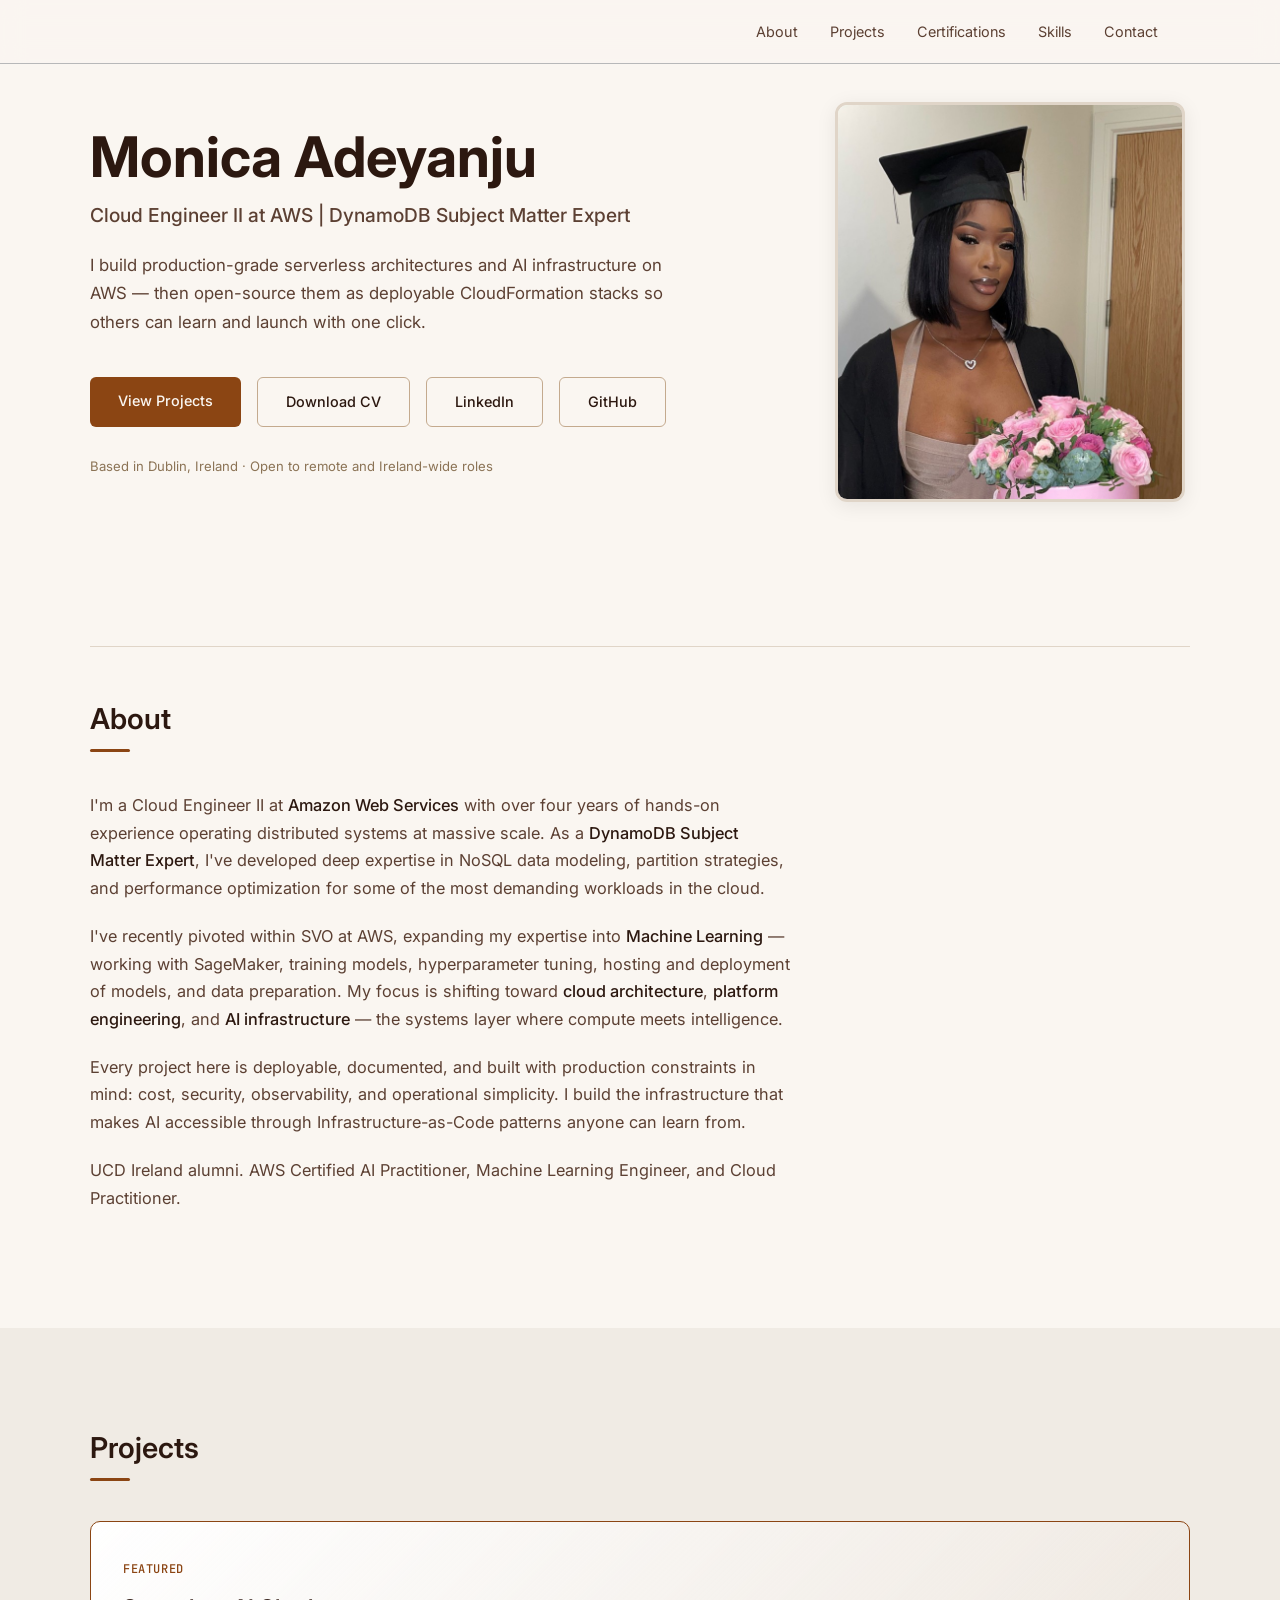
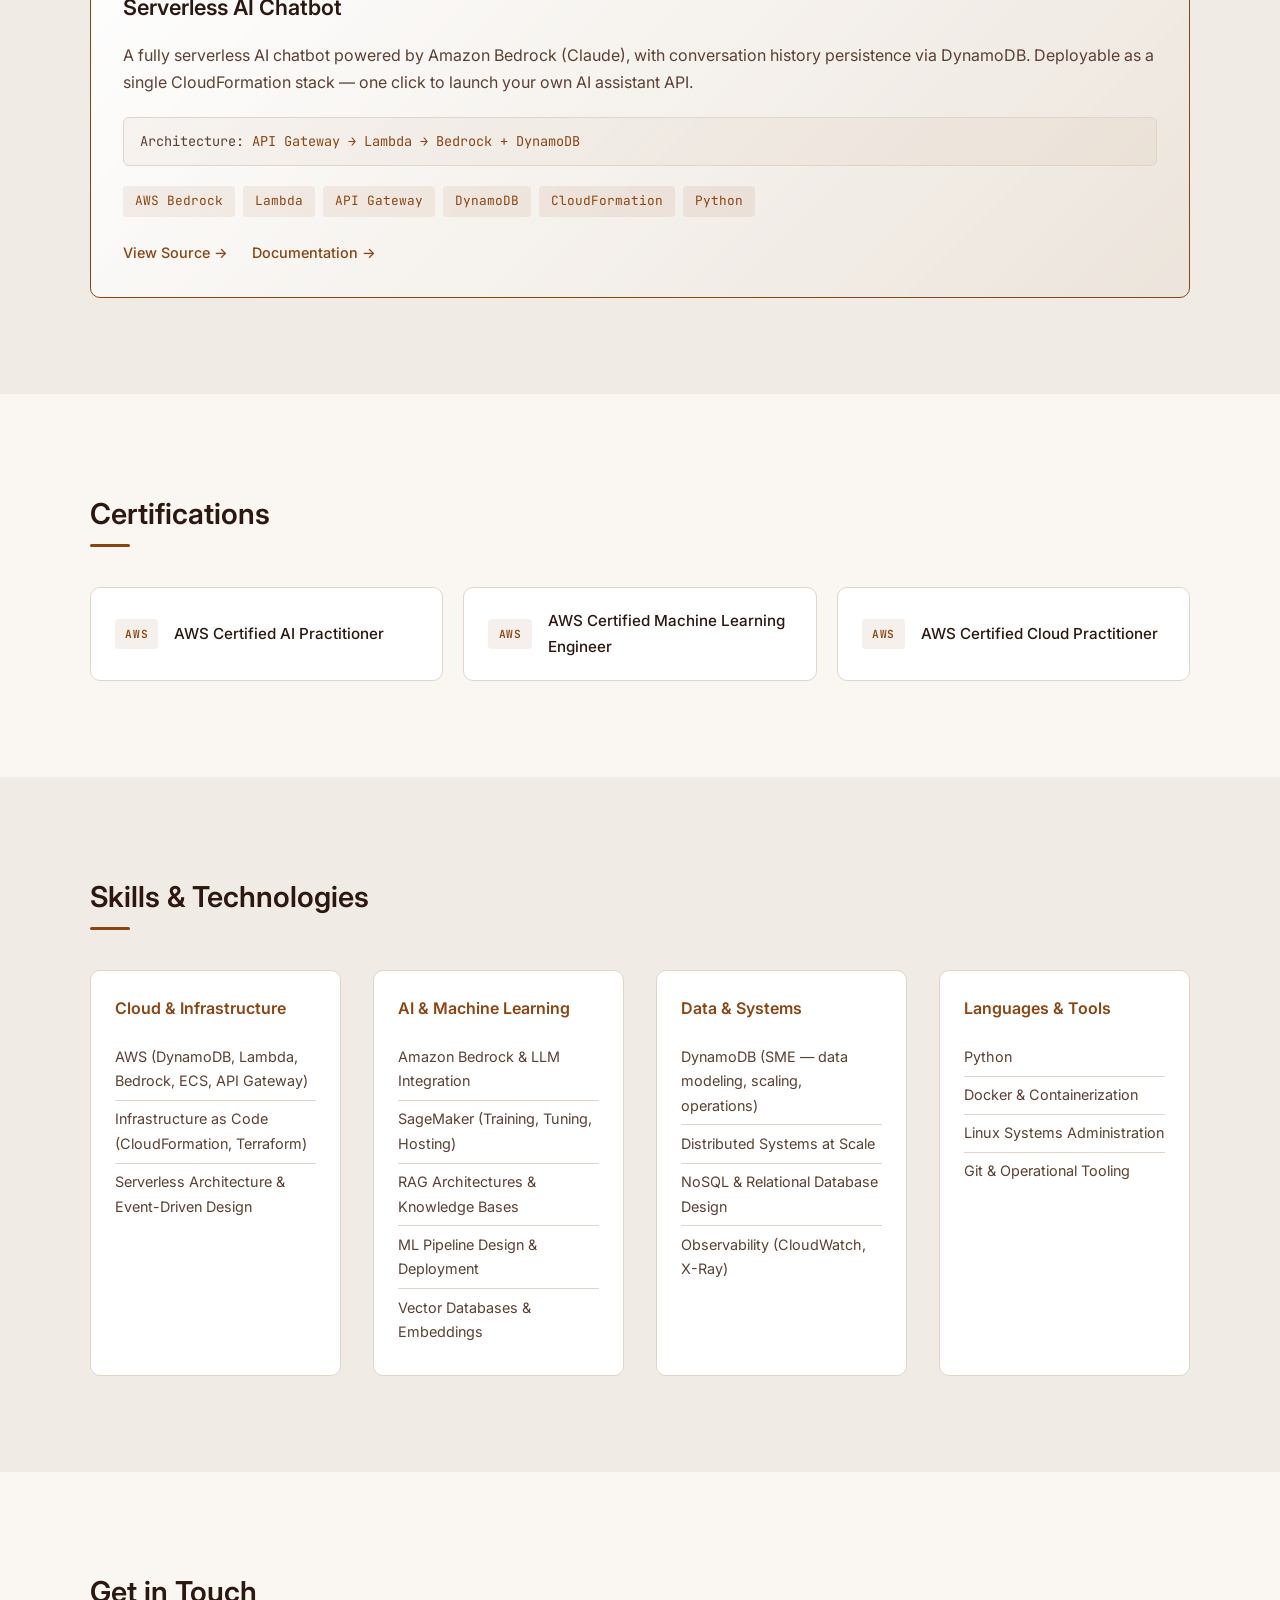
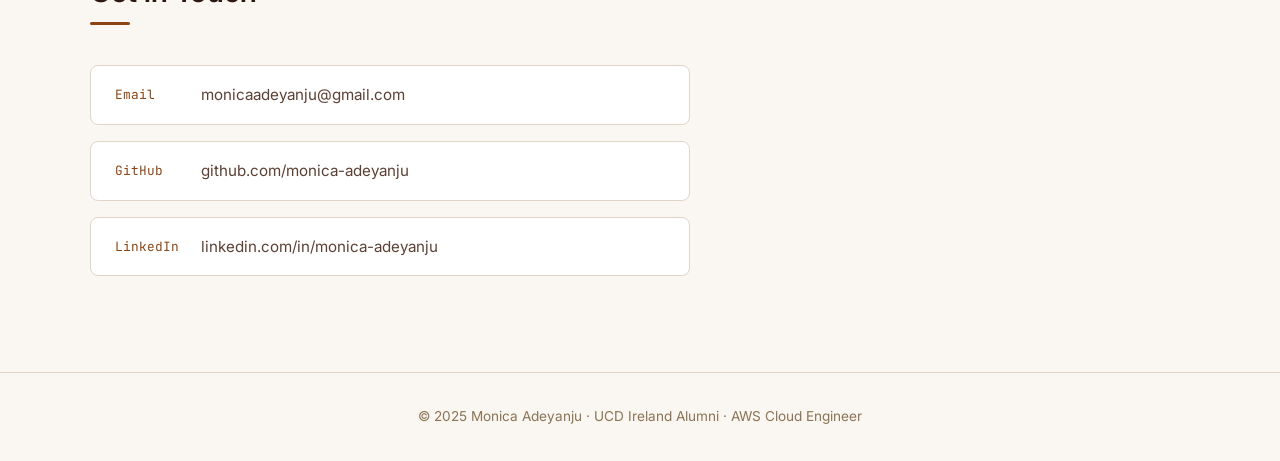
==== index.html @ fbce0ac2 "Initial portfolio site with AI chatbot project" ====
<!DOCTYPE html>
<html lang="en">
<head>
    <meta charset="UTF-8">
    <meta name="viewport" content="width=device-width, initial-scale=1.0">
    <title>Monica Adeyanju · Cloud Engineer II at AWS | DynamoDB Subject Matter Expert</title>
    <meta name="description" content="Cloud Engineer at AWS with 4+ years experience. DynamoDB Subject Matter Expert, AWS Certified AI Practitioner & ML Engineer. Building production-grade AI infrastructure and serverless systems.">
    
    <!-- Open Graph / LinkedIn / Social Sharing -->
    <meta property="og:type" content="website">
    <meta property="og:title" content="Monica Adeyanju · Cloud Engineer II at AWS">
    <meta property="og:description" content="DynamoDB Subject Matter Expert. 4+ years building production-grade serverless architectures and AI infrastructure on AWS.">
    <meta property="og:url" content="https://monica-adeyanju.github.io">
    <meta property="og:site_name" content="Monica Adeyanju">
    
    <!-- Twitter Card -->
    <meta name="twitter:card" content="summary">
    <meta name="twitter:title" content="Monica Adeyanju · Cloud Engineer II at AWS">
    <meta name="twitter:description" content="DynamoDB Subject Matter Expert. 4+ years building production-grade serverless architectures and AI infrastructure on AWS.">
    
    <!-- Favicon -->
    <link rel="icon" type="image/svg+xml" href="assets/favicon.svg">
    
    <link rel="stylesheet" href="assets/css/style.css">
    <link rel="preconnect" href="https://fonts.googleapis.com">
    <link rel="preconnect" href="https://fonts.gstatic.com" crossorigin>
    <link href="https://fonts.googleapis.com/css2?family=Inter:wght@300;400;500;600;700&family=JetBrains+Mono:wght@400;500&display=swap" rel="stylesheet">
</head>
<body>
    <!-- ─── Navigation ────────────────────────────────────────────────── -->
    <nav class="nav">
        <div class="nav-inner">
            <a href="#" class="nav-logo"></a>
            <ul class="nav-links">
                <li><a href="#about">About</a></li>
                <li><a href="#projects">Projects</a></li>
                <li><a href="#certifications">Certifications</a></li>
                <li><a href="#skills">Skills</a></li>
                <li><a href="#contact">Contact</a></li>
            </ul>
        </div>
    </nav>

    <!-- ─── Hero Section ──────────────────────────────────────────────── -->
    <header class="hero">
        <div class="hero-content hero-grid">
            <div class="hero-text">
                <h1 class="hero-name">Monica Adeyanju</h1>
                <h2 class="hero-title">Cloud Engineer II at AWS | DynamoDB Subject Matter Expert</h2>
                <p class="hero-description">
                    I build production-grade serverless architectures and AI infrastructure
                    on AWS — then open-source them as deployable CloudFormation stacks so
                    others can learn and launch with one click.
                </p>
                <div class="hero-cta">
                    <a href="#projects" class="btn btn-primary">View Projects</a>
                    <a href="assets/Monica_Adeyanju_CV.pdf" class="btn btn-secondary" download>Download CV</a>
                    <a href="https://www.linkedin.com/in/monica-adeyanju/" class="btn btn-secondary" target="_blank" rel="noopener">LinkedIn</a>
                    <a href="https://github.com/monica-adeyanju" class="btn btn-secondary" target="_blank" rel="noopener">GitHub</a>
                </div>
                <p class="hero-location">Based in Dublin, Ireland · Open to remote and Ireland-wide roles</p>
            </div>
            <div class="hero-image">
                <img src="assets/images/1671750467649.jpeg" alt="Monica Adeyanju" />
            </div>
        </div>
    </header>

    <!-- ─── About Section ─────────────────────────────────────────────── -->
    <section id="about" class="section">
        <hr class="section-divider">
        <div class="container">
            <h2 class="section-title">About</h2>
            <div class="about-content">
                    <p>
                        I'm a Cloud Engineer II at <strong>Amazon Web Services</strong> with over four years
                        of hands-on experience operating distributed systems at massive scale. As a
                        <strong>DynamoDB Subject Matter Expert</strong>, I've developed deep expertise in
                        NoSQL data modeling, partition strategies, and performance optimization for
                        some of the most demanding workloads in the cloud.
                    </p>
                    <p>
                        I've recently pivoted within SVO at AWS, expanding my expertise into
                        <strong>Machine Learning</strong> — working with SageMaker, training models,
                        hyperparameter tuning, hosting and deployment of models, and data preparation.
                        My focus is shifting toward <strong>cloud architecture</strong>, <strong>platform
                        engineering</strong>, and <strong>AI infrastructure</strong> — the systems layer
                        where compute meets intelligence.
                    </p>
                    <p>
                        Every project here is deployable, documented, and built with production constraints
                        in mind: cost, security, observability, and operational simplicity. I build the
                        infrastructure that makes AI accessible through Infrastructure-as-Code patterns
                        anyone can learn from.
                    </p>
                    <p>
                        UCD Ireland alumni. AWS Certified AI Practitioner, Machine Learning Engineer,
                        and Cloud Practitioner.
                    </p>
            </div>
        </div>
    </section>

    <!-- ─── Projects Section ──────────────────────────────────────────── -->
    <section id="projects" class="section section-alt">
        <div class="container">
            <h2 class="section-title">Projects</h2>
            <div class="projects-grid">

                <!-- Project: AI Chatbot -->
                <article class="project-card featured">
                    <div class="project-header">
                        <span class="project-label">Featured</span>
                        <h3 class="project-name">Serverless AI Chatbot</h3>
                    </div>
                    <p class="project-description">
                        A fully serverless AI chatbot powered by Amazon Bedrock (Claude),
                        with conversation history persistence via DynamoDB. Deployable as a
                        single CloudFormation stack — one click to launch your own AI assistant API.
                    </p>
                    <div class="project-architecture">
                        <span class="arch-label">Architecture:</span>
                        <span class="arch-flow">API Gateway → Lambda → Bedrock + DynamoDB</span>
                    </div>
                    <ul class="project-tech">
                        <li>AWS Bedrock</li>
                        <li>Lambda</li>
                        <li>API Gateway</li>
                        <li>DynamoDB</li>
                        <li>CloudFormation</li>
                        <li>Python</li>
                    </ul>
                    <div class="project-links">
                        <a href="https://github.com/monica-adeyanju/monica-adeyanju.github.io/tree/main/projects/ai-chatbot" class="project-link" target="_blank" rel="noopener">
                            View Source →
                        </a>
                        <a href="projects/ai-chatbot/README.md" class="project-link">
                            Documentation →
                        </a>
                    </div>
                </article>

            </div>
        </div>
    </section>

    <!-- ─── Certifications Section ────────────────────────────────────── -->
    <section id="certifications" class="section">
        <div class="container">
            <h2 class="section-title">Certifications</h2>
            <div class="certs-grid">
                <div class="cert-card">
                    <span class="cert-badge">AWS</span>
                    <h3 class="cert-name">AWS Certified AI Practitioner</h3>
                </div>
                <div class="cert-card">
                    <span class="cert-badge">AWS</span>
                    <h3 class="cert-name">AWS Certified Machine Learning Engineer</h3>
                </div>
                <div class="cert-card">
                    <span class="cert-badge">AWS</span>
                    <h3 class="cert-name">AWS Certified Cloud Practitioner</h3>
                </div>
            </div>
        </div>
    </section>

    <!-- ─── Skills Section ────────────────────────────────────────────── -->
    <section id="skills" class="section section-alt">
        <div class="container">
            <h2 class="section-title">Skills & Technologies</h2>
            <div class="skills-grid">
                <div class="skill-group">
                    <h3 class="skill-group-title">Cloud & Infrastructure</h3>
                    <ul class="skill-list">
                        <li>AWS (DynamoDB, Lambda, Bedrock, ECS, API Gateway)</li>
                        <li>Infrastructure as Code (CloudFormation, Terraform)</li>
                        <li>Serverless Architecture & Event-Driven Design</li>
                    </ul>
                </div>
                <div class="skill-group">
                    <h3 class="skill-group-title">AI & Machine Learning</h3>
                    <ul class="skill-list">
                        <li>Amazon Bedrock & LLM Integration</li>
                        <li>SageMaker (Training, Tuning, Hosting)</li>
                        <li>RAG Architectures & Knowledge Bases</li>
                        <li>ML Pipeline Design & Deployment</li>
                        <li>Vector Databases & Embeddings</li>
                    </ul>
                </div>
                <div class="skill-group">
                    <h3 class="skill-group-title">Data & Systems</h3>
                    <ul class="skill-list">
                        <li>DynamoDB (SME — data modeling, scaling, operations)</li>
                        <li>Distributed Systems at Scale</li>
                        <li>NoSQL & Relational Database Design</li>
                        <li>Observability (CloudWatch, X-Ray)</li>
                    </ul>
                </div>
                <div class="skill-group">
                    <h3 class="skill-group-title">Languages & Tools</h3>
                    <ul class="skill-list">
                        <li>Python</li>
                        <li>Docker & Containerization</li>
                        <li>Linux Systems Administration</li>
                        <li>Git & Operational Tooling</li>
                    </ul>
                </div>
            </div>
        </div>
    </section>

    <!-- ─── Contact Section ───────────────────────────────────────────── -->
    <section id="contact" class="section">
        <div class="container">
            <h2 class="section-title">Get in Touch</h2>
            <div class="contact-content">
                <div class="contact-links">
                    <a href="mailto:monicaadeyanju@gmail.com" class="contact-link">
                        <span class="contact-label">Email</span>
                        <span class="contact-value">monicaadeyanju@gmail.com</span>
                    </a>
                    <a href="https://github.com/monica-adeyanju" class="contact-link" target="_blank" rel="noopener">
                        <span class="contact-label">GitHub</span>
                        <span class="contact-value">github.com/monica-adeyanju</span>
                    </a>
                    <a href="https://www.linkedin.com/in/monica-adeyanju/" class="contact-link" target="_blank" rel="noopener">
                        <span class="contact-label">LinkedIn</span>
                        <span class="contact-value">linkedin.com/in/monica-adeyanju</span>
                    </a>
                </div>
            </div>
        </div>
    </section>

    <!-- ─── Footer ────────────────────────────────────────────────────── -->
    <footer class="footer">
        <div class="container">
            <p>&copy; 2025 Monica Adeyanju · UCD Ireland Alumni · AWS Cloud Engineer</p>
        </div>
    </footer>

    <script src="assets/js/main.js"></script>
</body>
</html>
---- assets/css/style.css ----
/* ─── CSS Variables & Reset ───────────────────────────────────────────────── */
:root {
    --bg-primary: #faf6f1;
    --bg-secondary: #f0ebe4;
    --bg-card: #ffffff;
    --bg-card-hover: #fdfcfa;
    --text-primary: #2c1810;
    --text-secondary: #5c4033;
    --text-muted: #8b7355;
    --accent: #8b4513;
    --accent-hover: #a0522d;
    --accent-dim: rgba(139, 69, 19, 0.08);
    --border: #e0d5c8;
    --border-hover: #c4aa8e;
    --font-sans: 'Inter', -apple-system, BlinkMacSystemFont, sans-serif;
    --font-mono: 'JetBrains Mono', 'Fira Code', monospace;
    --max-width: 1100px;
    --nav-height: 64px;
}

*, *::before, *::after {
    margin: 0;
    padding: 0;
    box-sizing: border-box;
}

html {
    scroll-behavior: smooth;
    scroll-padding-top: var(--nav-height);
}

body {
    font-family: var(--font-sans);
    background-color: var(--bg-primary);
    color: var(--text-primary);
    line-height: 1.7;
    font-size: 16px;
    -webkit-font-smoothing: antialiased;
}

a {
    color: var(--accent);
    text-decoration: none;
    transition: color 0.2s ease;
}

a:hover {
    color: var(--accent-hover);
}

/* ─── Navigation ─────────────────────────────────────────────────────────── */
.nav {
    position: fixed;
    top: 0;
    left: 0;
    right: 0;
    height: var(--nav-height);
    background: rgba(250, 246, 241, 0.9);
    backdrop-filter: blur(12px);
    border-bottom: 1px solid var(--border);
    z-index: 1000;
}

.nav-inner {
    max-width: var(--max-width);
    margin: 0 auto;
    padding: 0 2rem;
    height: 100%;
    display: flex;
    align-items: center;
    justify-content: space-between;
}

.nav-logo {
    font-family: var(--font-mono);
    font-size: 0.95rem;
    font-weight: 500;
    color: var(--text-primary);
}

.nav-logo:hover {
    color: var(--accent);
}

.nav-links {
    list-style: none;
    display: flex;
    gap: 2rem;
}

.nav-links a {
    color: var(--text-secondary);
    font-size: 0.9rem;
    font-weight: 400;
    transition: color 0.2s ease;
}

.nav-links a:hover {
    color: var(--text-primary);
}

/* ─── Hero Section ───────────────────────────────────────────────────────── */
.hero {
    min-height: auto;
    display: flex;
    align-items: center;
    padding: 0 2rem;
    padding-top: calc(var(--nav-height) + 38px);
    padding-bottom: 3rem;
}

.hero-content {
    max-width: var(--max-width);
    margin: 0 auto;
    width: 100%;
}

.hero-grid {
    display: grid;
    grid-template-columns: 1fr 360px;
    gap: 3rem;
    align-items: center;
}

.hero-text {
    /* text stays left */
}

.hero-image {
    display: flex;
    justify-content: center;
}

.hero-image img {
    width: 350px;
    height: 400px;
    object-fit: cover;
    border-radius: 12px;
    border: 3px solid var(--border);
    box-shadow: 0 4px 20px rgba(0, 0, 0, 0.08);
}

.hero-name {
    font-size: clamp(2.5rem, 5vw, 3.5rem);
    font-weight: 700;
    color: var(--text-primary);
    line-height: 1.1;
    margin-bottom: 0.75rem;
}

.hero-title {
    font-size: clamp(1rem, 2vw, 1.2rem);
    font-weight: 500;
    color: var(--text-secondary);
    margin-bottom: 1.25rem;
    line-height: 1.6;
}

.hero-description {
    max-width: 600px;
    color: var(--text-secondary);
    font-size: 1.05rem;
    line-height: 1.7;
    margin-bottom: 2.5rem;
}

.hero-cta {
    display: flex;
    gap: 1rem;
    flex-wrap: wrap;
}

.hero-location {
    margin-top: 1.75rem;
    font-size: 0.82rem;
    color: var(--text-muted);
}

/* ─── Buttons ────────────────────────────────────────────────────────────── */
.btn {
    display: inline-block;
    padding: 0.75rem 1.75rem;
    border-radius: 6px;
    font-size: 0.9rem;
    font-weight: 500;
    transition: all 0.2s ease;
    cursor: pointer;
}

.btn-primary {
    background: var(--accent);
    color: var(--bg-primary);
}

.btn-primary:hover {
    background: var(--accent-hover);
    color: var(--bg-primary);
    transform: translateY(-1px);
}

.btn-secondary {
    border: 1px solid var(--border-hover);
    color: var(--text-primary);
    background: transparent;
}

.btn-secondary:hover {
    border-color: var(--accent);
    color: var(--accent);
    transform: translateY(-1px);
}

/* ─── Sections ───────────────────────────────────────────────────────────── */
.section {
    padding: 6rem 2rem;
}

.section-alt {
    background: var(--bg-secondary);
}

.container {
    max-width: var(--max-width);
    margin: 0 auto;
}

.section-title {
    font-size: 1.8rem;
    font-weight: 600;
    margin-bottom: 3rem;
    color: var(--text-primary);
    position: relative;
    display: inline-block;
}

.section-title::after {
    content: '';
    position: absolute;
    bottom: -8px;
    left: 0;
    width: 40px;
    height: 3px;
    background: var(--accent);
    border-radius: 2px;
}

/* ─── Section Divider ─────────────────────────────────────────────────────── */
.section-divider {
    border: none;
    height: 1px;
    background: var(--border);
    max-width: var(--max-width);
    margin: 0 auto 3rem auto;
}

/* ─── About Section ──────────────────────────────────────────────────────── */
.about-grid {
    display: grid;
    grid-template-columns: 1fr 300px;
    gap: 3rem;
    align-items: start;
}

.about-content {
    max-width: 700px;
}

.about-content p {
    color: var(--text-secondary);
    margin-bottom: 1.25rem;
    font-size: 1.02rem;
}

.about-content strong {
    color: var(--text-primary);
    font-weight: 500;
}

.about-image {
    display: flex;
    justify-content: center;
}

.about-image img {
    width: 280px;
    height: 320px;
    object-fit: cover;
    border-radius: 12px;
    border: 3px solid var(--border);
    box-shadow: 0 4px 20px rgba(0, 0, 0, 0.08);
}

/* ─── Projects Section ───────────────────────────────────────────────────── */
.projects-grid {
    display: grid;
    grid-template-columns: 1fr;
    gap: 1.5rem;
}

.project-card {
    background: var(--bg-card);
    border: 1px solid var(--border);
    border-radius: 10px;
    padding: 2rem;
    transition: all 0.25s ease;
}

.project-card:hover {
    background: var(--bg-card-hover);
    border-color: var(--border-hover);
    transform: translateY(-2px);
}

.project-card.featured {
    border-color: var(--accent);
    border-width: 1px;
    background: linear-gradient(135deg, var(--bg-card) 0%, rgba(139, 69, 19, 0.04) 100%);
}

.project-header {
    margin-bottom: 1rem;
}

.project-label {
    font-family: var(--font-mono);
    font-size: 0.75rem;
    text-transform: uppercase;
    letter-spacing: 0.05em;
    color: var(--accent);
    font-weight: 500;
}

.project-name {
    font-size: 1.35rem;
    font-weight: 600;
    color: var(--text-primary);
    margin-top: 0.5rem;
}

.project-description {
    color: var(--text-secondary);
    margin-bottom: 1.25rem;
    line-height: 1.7;
}

.project-architecture {
    font-family: var(--font-mono);
    font-size: 0.85rem;
    color: var(--text-muted);
    margin-bottom: 1.25rem;
    padding: 0.75rem 1rem;
    background: rgba(139, 69, 19, 0.04);
    border-radius: 6px;
    border: 1px solid var(--border);
}

.arch-label {
    color: var(--text-secondary);
}

.arch-flow {
    color: var(--accent);
}

.project-tech {
    list-style: none;
    display: flex;
    flex-wrap: wrap;
    gap: 0.5rem;
    margin-bottom: 1.5rem;
}

.project-tech li {
    font-size: 0.8rem;
    padding: 0.3rem 0.75rem;
    background: var(--accent-dim);
    color: var(--accent);
    border-radius: 4px;
    font-family: var(--font-mono);
}

.project-links {
    display: flex;
    gap: 1.5rem;
}

.project-link {
    font-size: 0.9rem;
    font-weight: 500;
}

/* ─── Certifications Section ─────────────────────────────────────────────── */
.certs-grid {
    display: grid;
    grid-template-columns: repeat(auto-fit, minmax(280px, 1fr));
    gap: 1.25rem;
}

.cert-card {
    display: flex;
    align-items: center;
    gap: 1rem;
    padding: 1.25rem 1.5rem;
    background: var(--bg-card);
    border: 1px solid var(--border);
    border-radius: 10px;
    transition: all 0.2s ease;
}

.cert-card:hover {
    border-color: var(--border-hover);
    background: var(--bg-card-hover);
}

.cert-badge {
    font-family: var(--font-mono);
    font-size: 0.7rem;
    font-weight: 600;
    text-transform: uppercase;
    letter-spacing: 0.05em;
    padding: 0.35rem 0.65rem;
    background: var(--accent-dim);
    color: var(--accent);
    border-radius: 4px;
    white-space: nowrap;
}

.cert-name {
    font-size: 0.95rem;
    font-weight: 500;
    color: var(--text-primary);
}

/* ─── Skills Section ─────────────────────────────────────────────────────── */
.skills-grid {
    display: grid;
    grid-template-columns: repeat(auto-fit, minmax(250px, 1fr));
    gap: 2rem;
}

.skill-group {
    padding: 1.5rem;
    background: var(--bg-card);
    border: 1px solid var(--border);
    border-radius: 10px;
}

.skill-group-title {
    font-size: 1rem;
    font-weight: 600;
    color: var(--accent);
    margin-bottom: 1rem;
}

.skill-list {
    list-style: none;
}

.skill-list li {
    color: var(--text-secondary);
    font-size: 0.9rem;
    padding: 0.4rem 0;
    border-bottom: 1px solid var(--border);
}

.skill-list li:last-child {
    border-bottom: none;
}

/* ─── Contact Section ────────────────────────────────────────────────────── */
.contact-content {
    max-width: 600px;
}

.contact-content > p {
    color: var(--text-secondary);
    font-size: 1.05rem;
    margin-bottom: 2rem;
}

.contact-links {
    display: flex;
    flex-direction: column;
    gap: 1rem;
}

.contact-link {
    display: flex;
    align-items: center;
    gap: 1rem;
    padding: 1rem 1.5rem;
    background: var(--bg-card);
    border: 1px solid var(--border);
    border-radius: 8px;
    transition: all 0.2s ease;
}

.contact-link:hover {
    border-color: var(--accent);
    background: var(--bg-card-hover);
}

.contact-label {
    font-family: var(--font-mono);
    font-size: 0.8rem;
    color: var(--accent);
    min-width: 70px;
}

.contact-value {
    color: var(--text-secondary);
    font-size: 0.95rem;
}

.contact-link:hover .contact-value {
    color: var(--text-primary);
}

/* ─── Footer ─────────────────────────────────────────────────────────────── */
.footer {
    padding: 2rem;
    text-align: center;
    border-top: 1px solid var(--border);
}

.footer p {
    color: var(--text-muted);
    font-size: 0.85rem;
}

/* ─── Responsive ─────────────────────────────────────────────────────────── */
@media (max-width: 768px) {
    .nav-links {
        gap: 1.25rem;
    }

    .nav-links a {
        font-size: 0.82rem;
    }

    .hero {
        min-height: auto;
        padding-top: calc(var(--nav-height) + 4rem);
        padding-bottom: 4rem;
    }

    .hero-grid {
        grid-template-columns: 1fr;
    }

    .hero-image {
        order: -1;
    }

    .section {
        padding: 4rem 1.5rem;
    }

    .about-grid {
        grid-template-columns: 1fr;
    }

    .about-image {
        order: -1;
    }

    .skills-grid {
        grid-template-columns: 1fr;
    }

    .project-links {
        flex-direction: column;
        gap: 0.75rem;
    }
}

@media (max-width: 480px) {
    .nav-links {
        gap: 0.75rem;
    }

    .hero-cta {
        flex-direction: column;
    }

    .btn {
        text-align: center;
    }

    .contact-link {
        flex-direction: column;
        align-items: flex-start;
        gap: 0.25rem;
    }
}
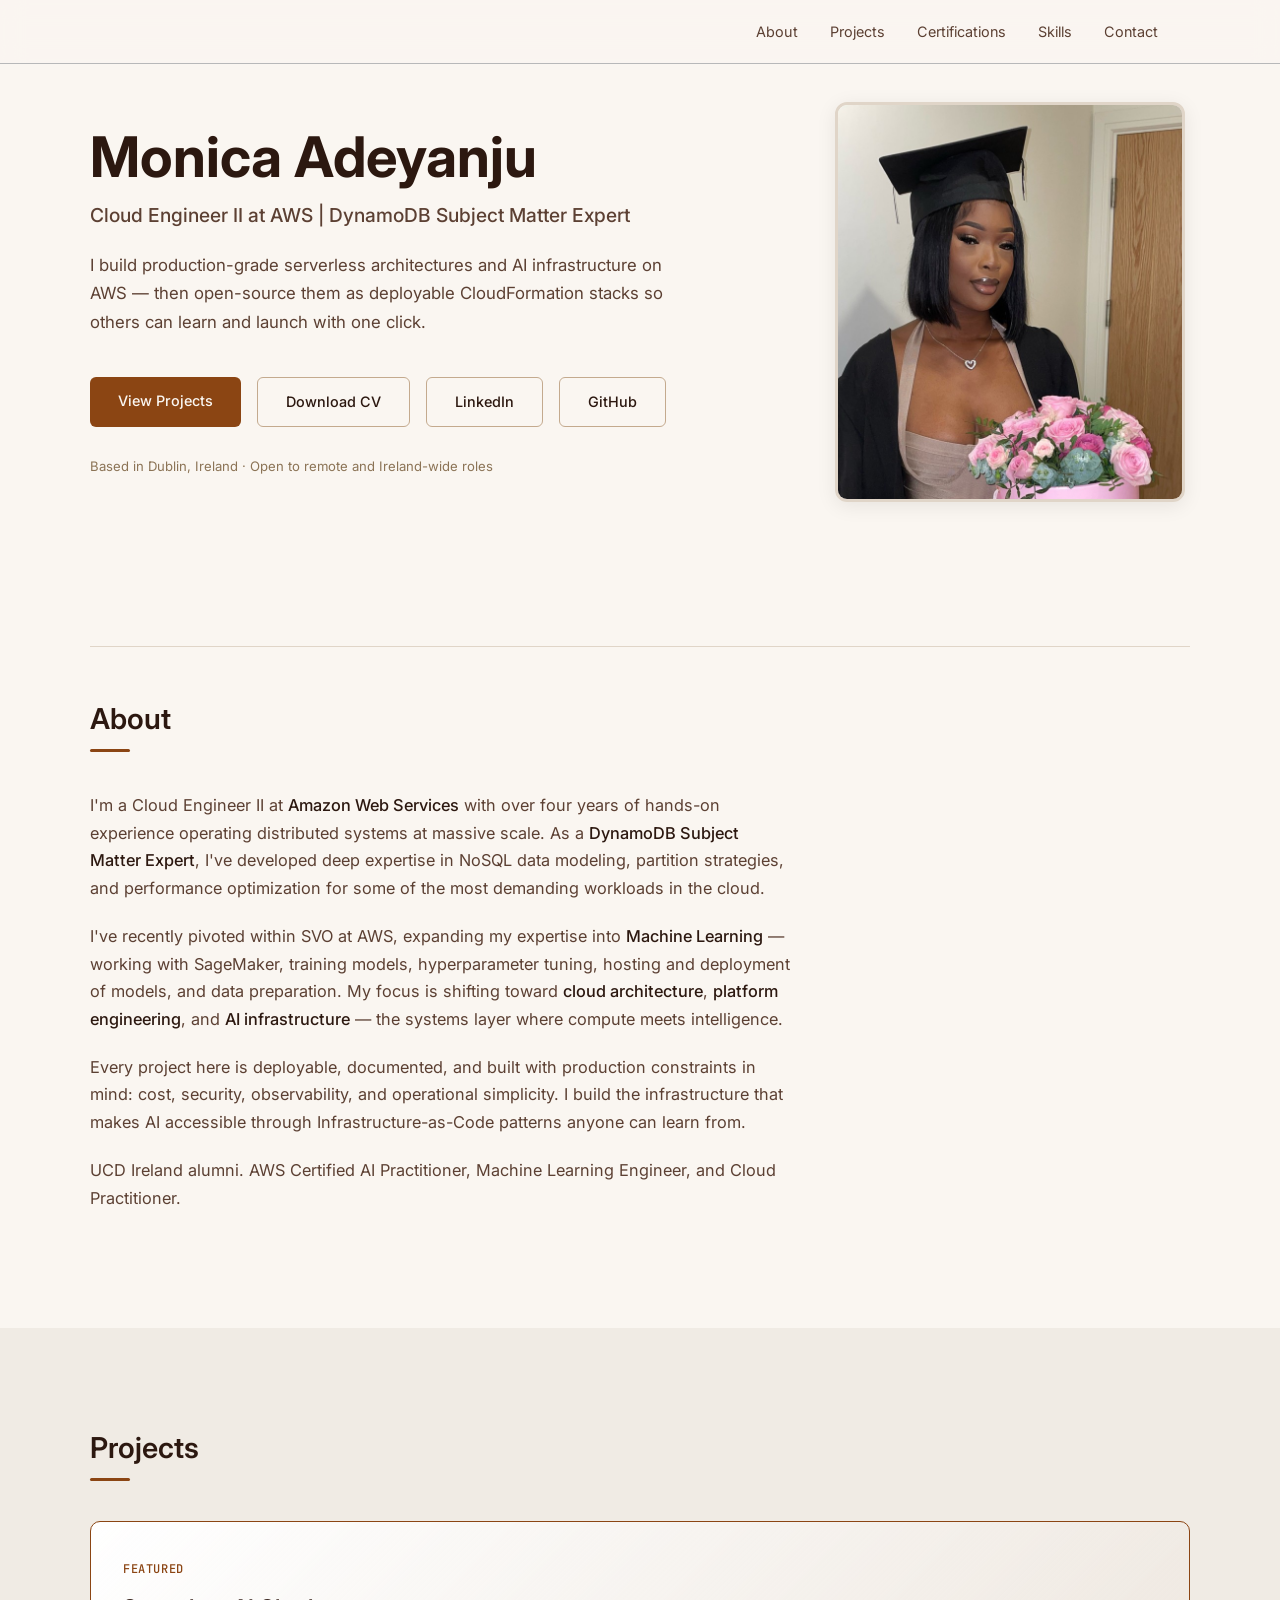
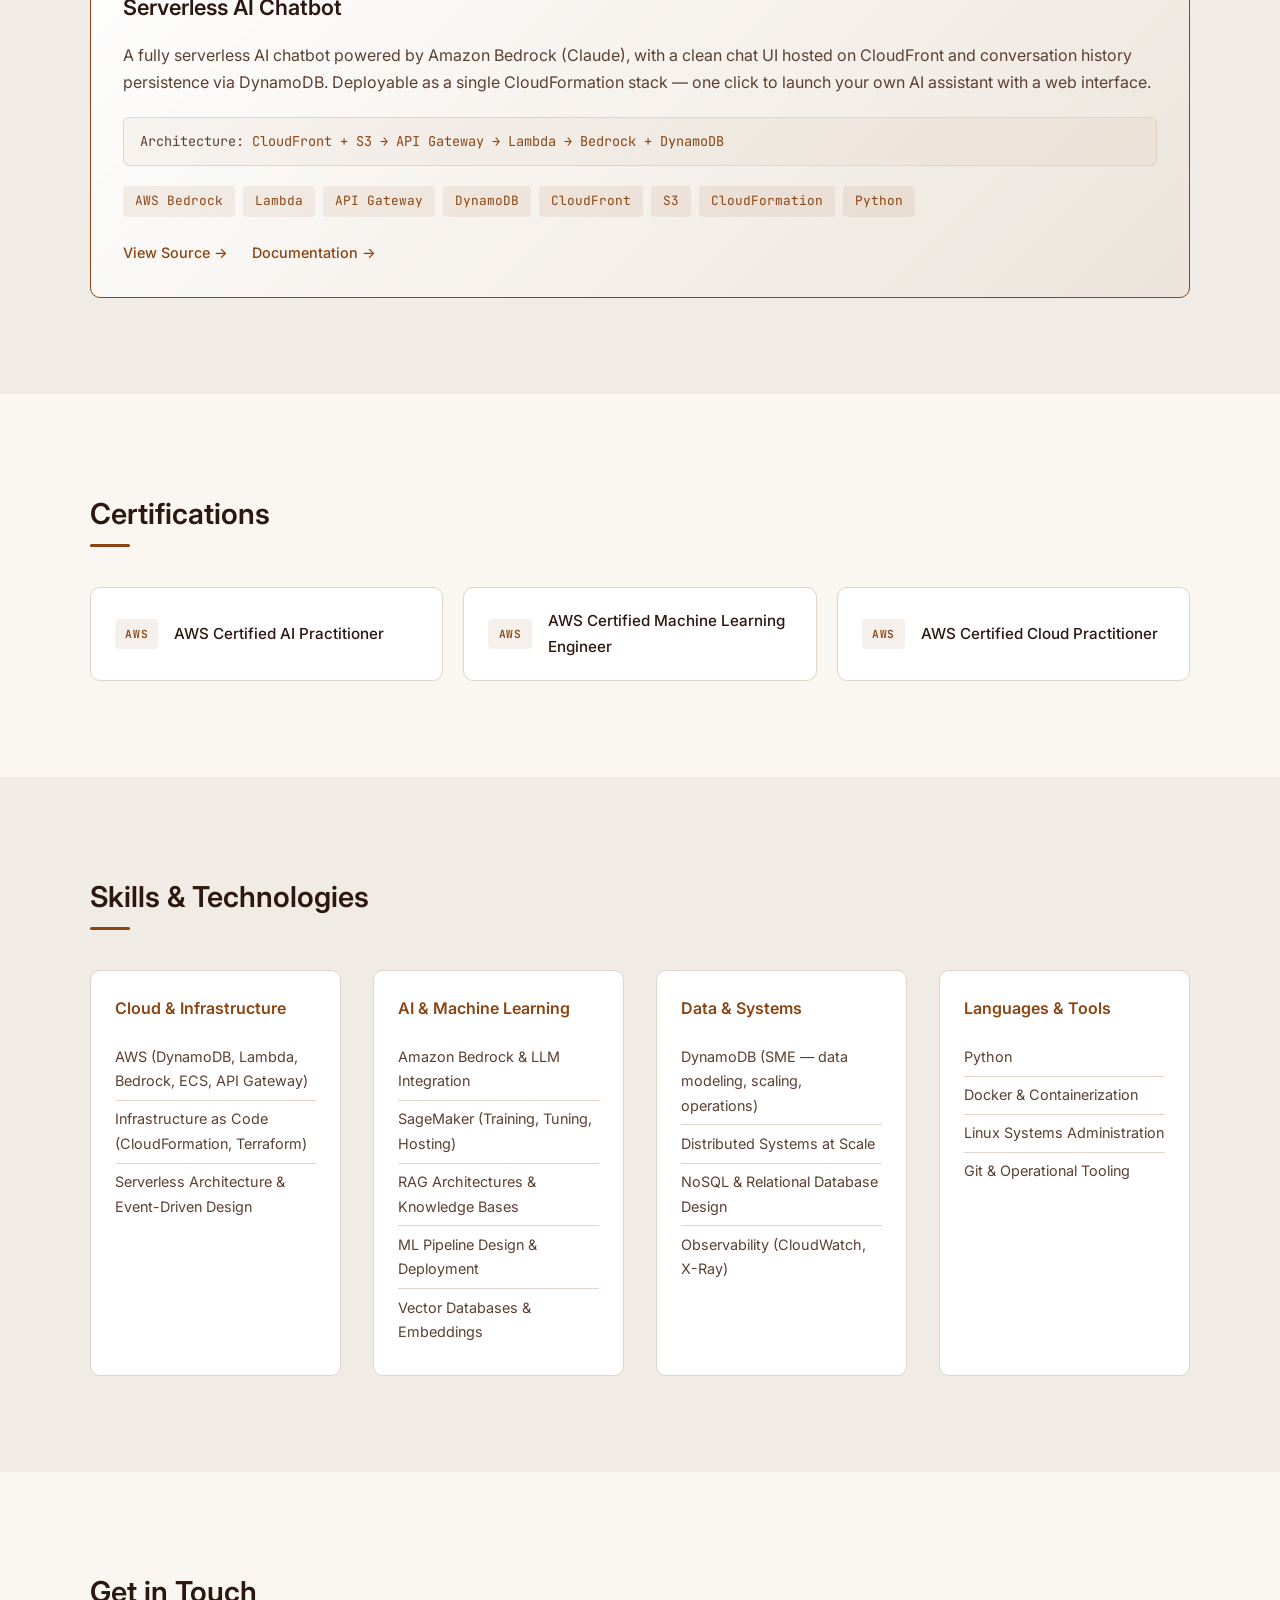
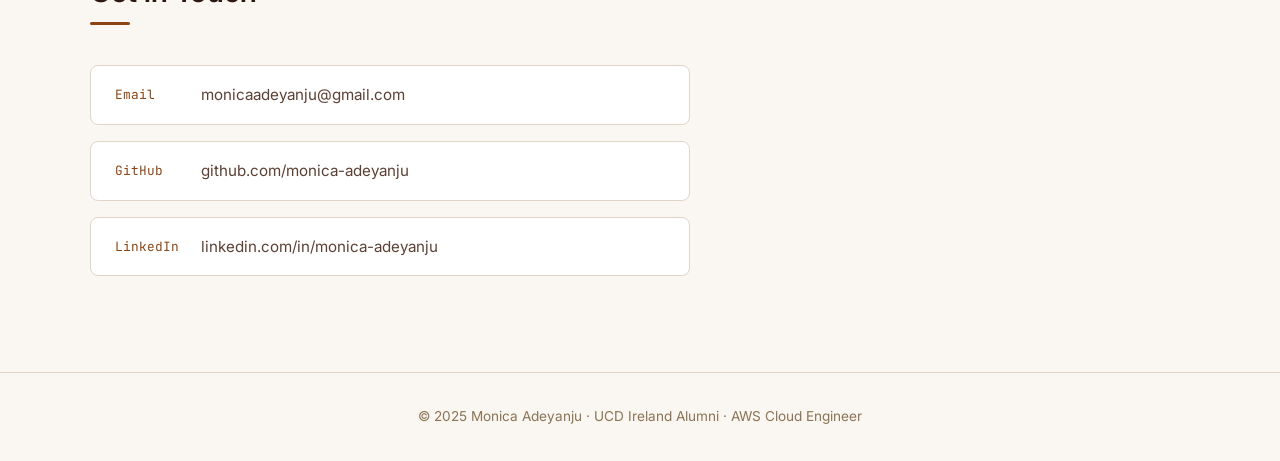
==== commit ba656f85: "Add chat UI frontend (S3+CloudFront), architecture diagram, fix comment" ====
--- a/index.html
+++ b/index.html
@@ -115,18 +115,21 @@
                     </div>
                     <p class="project-description">
                         A fully serverless AI chatbot powered by Amazon Bedrock (Claude),
-                        with conversation history persistence via DynamoDB. Deployable as a
-                        single CloudFormation stack — one click to launch your own AI assistant API.
+                        with a clean chat UI hosted on CloudFront and conversation history
+                        persistence via DynamoDB. Deployable as a single CloudFormation stack —
+                        one click to launch your own AI assistant with a web interface.
                     </p>
                     <div class="project-architecture">
                         <span class="arch-label">Architecture:</span>
-                        <span class="arch-flow">API Gateway → Lambda → Bedrock + DynamoDB</span>
+                        <span class="arch-flow">CloudFront + S3 → API Gateway → Lambda → Bedrock + DynamoDB</span>
                     </div>
                     <ul class="project-tech">
                         <li>AWS Bedrock</li>
                         <li>Lambda</li>
                         <li>API Gateway</li>
                         <li>DynamoDB</li>
+                        <li>CloudFront</li>
+                        <li>S3</li>
                         <li>CloudFormation</li>
                         <li>Python</li>
                     </ul>
@@ -134,7 +137,7 @@
                         <a href="https://github.com/monica-adeyanju/monica-adeyanju.github.io/tree/main/projects/ai-chatbot" class="project-link" target="_blank" rel="noopener">
                             View Source →
                         </a>
-                        <a href="projects/ai-chatbot/README.md" class="project-link">
+                        <a href="https://github.com/monica-adeyanju/monica-adeyanju.github.io/blob/main/projects/ai-chatbot/README.md" class="project-link" target="_blank" rel="noopener">
                             Documentation →
                         </a>
                     </div>
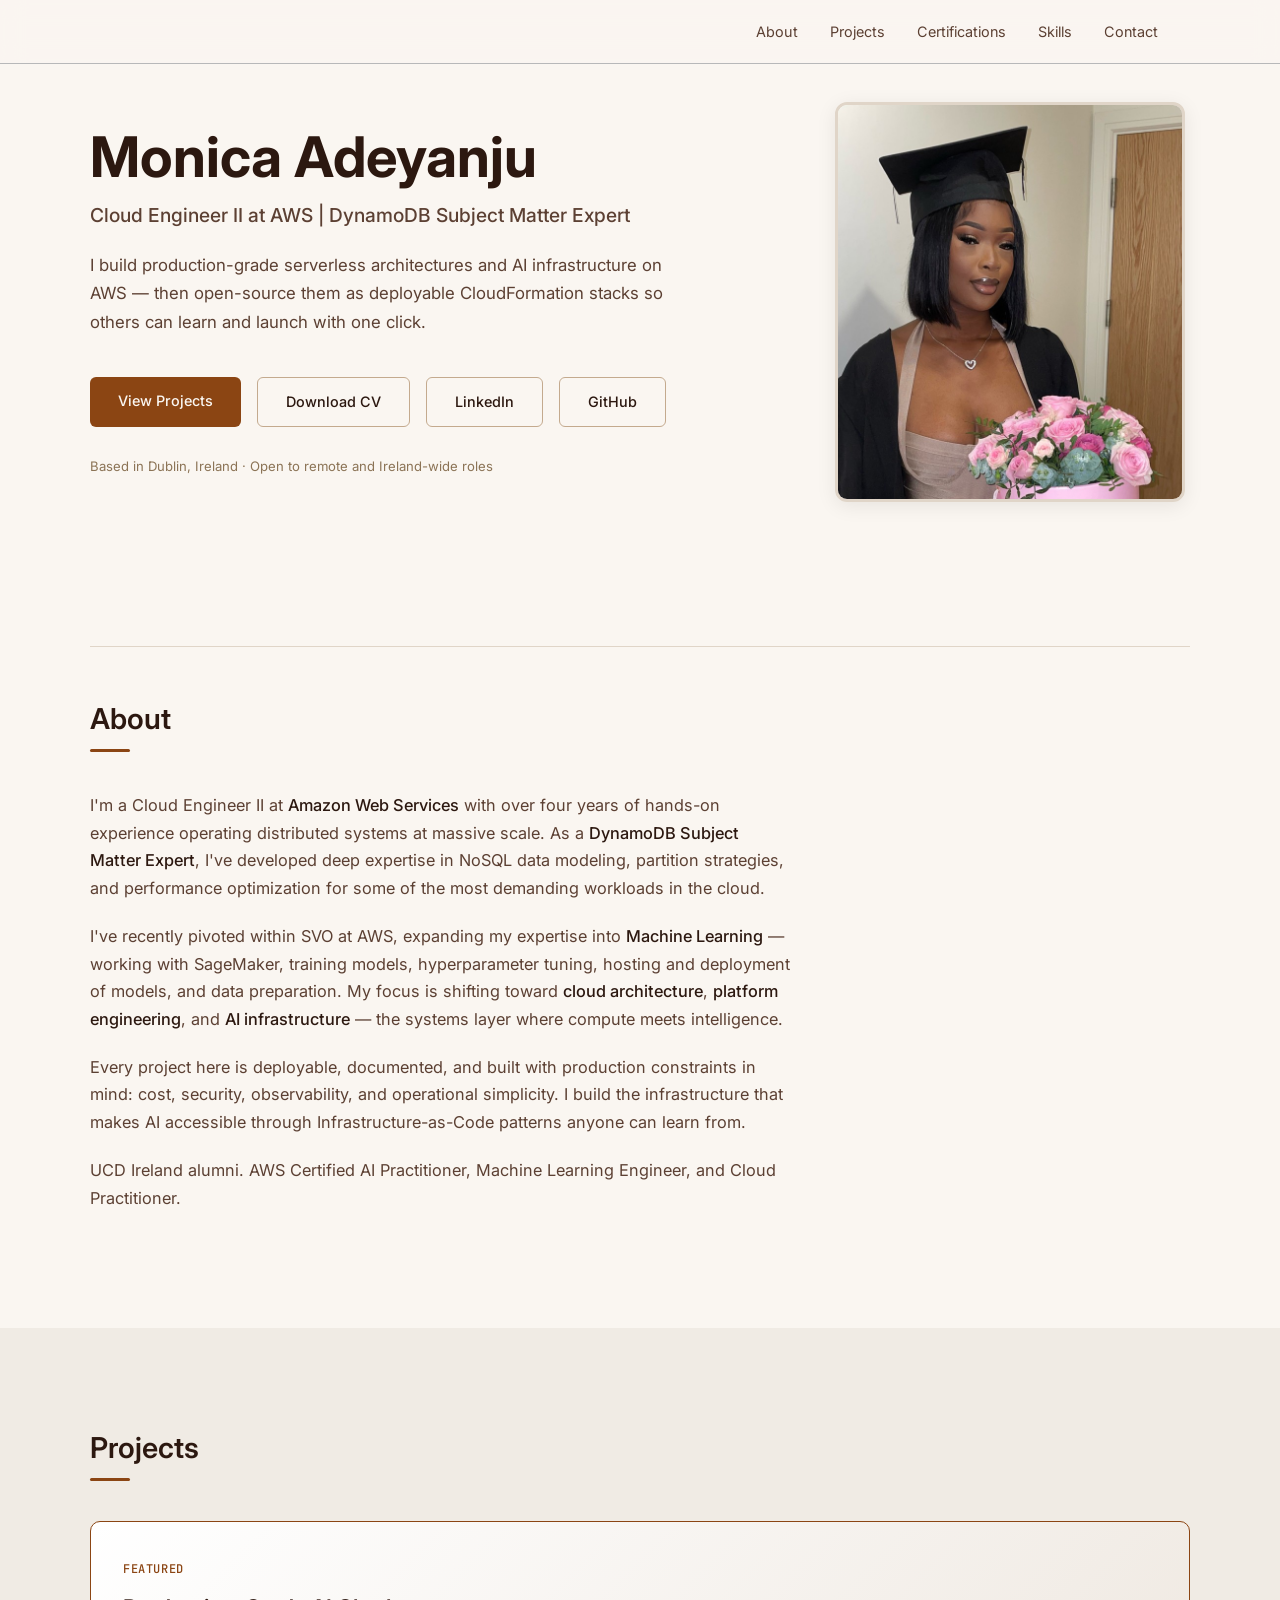
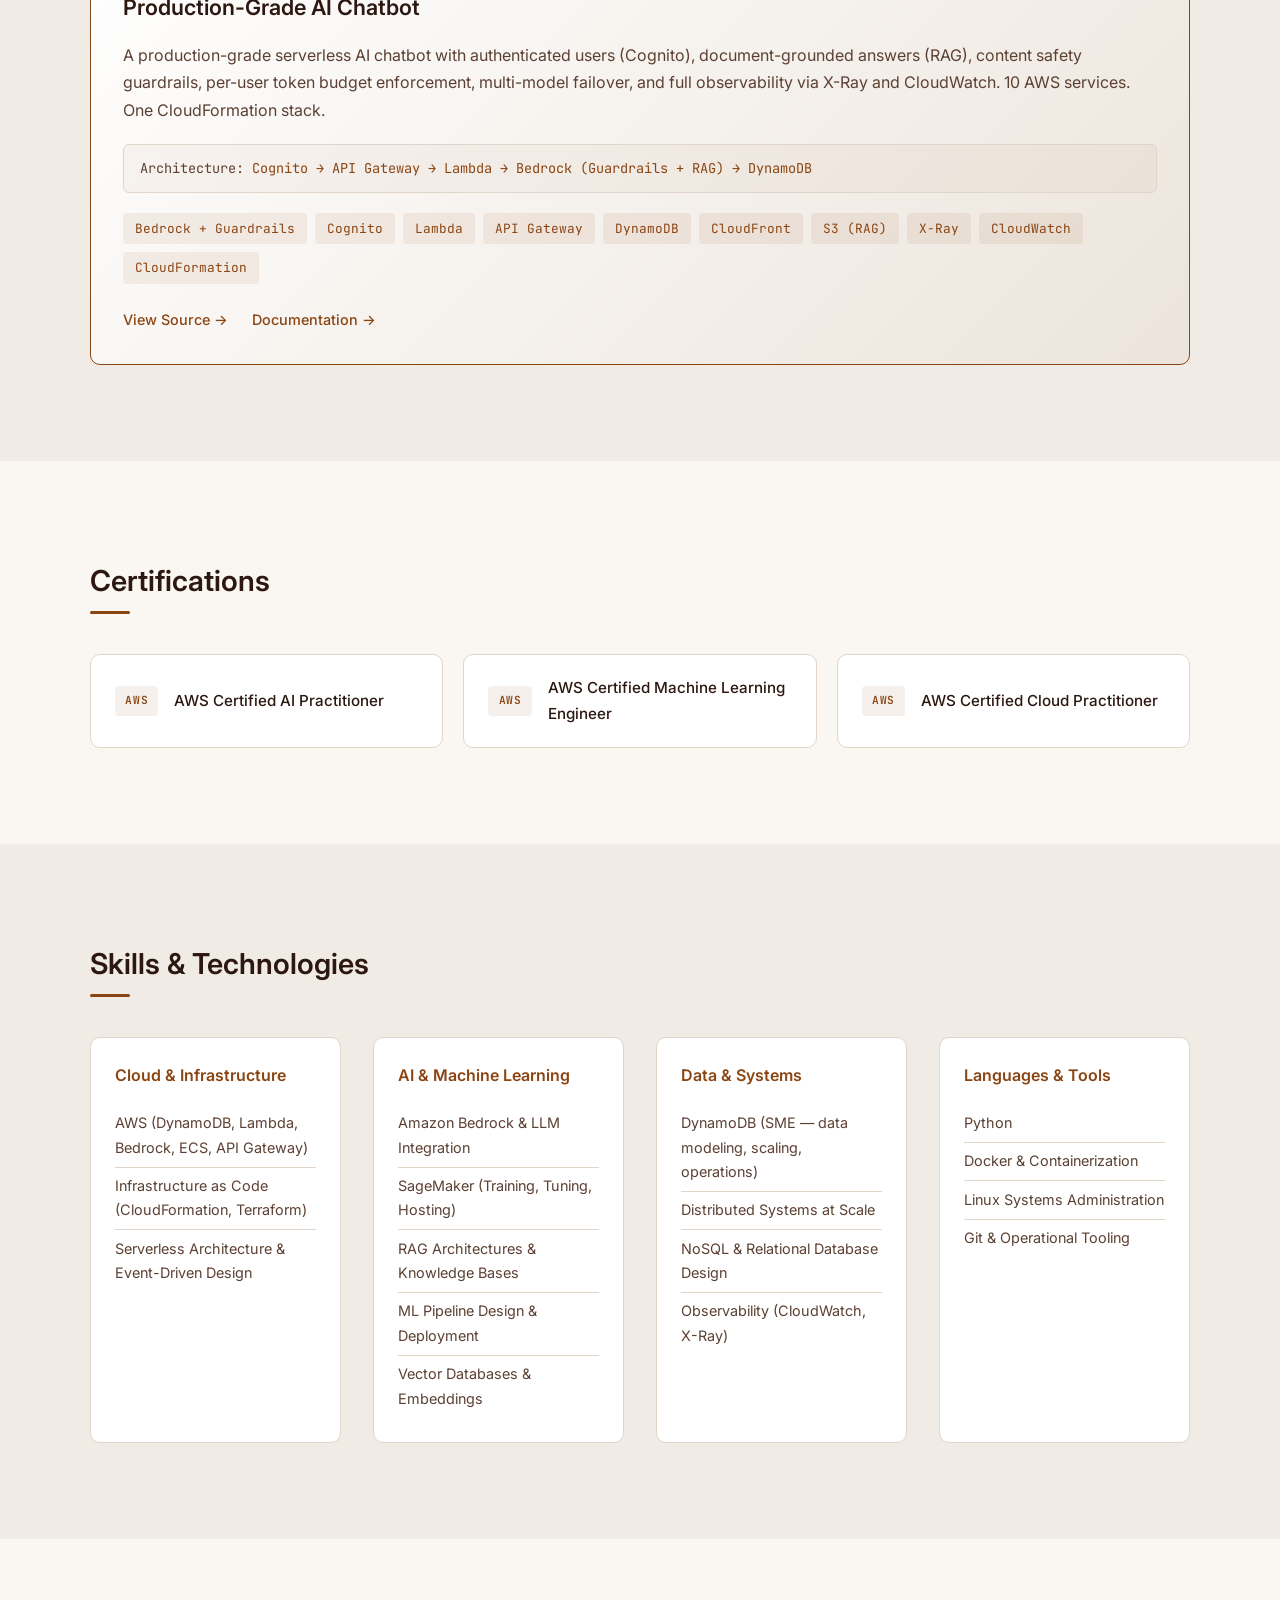
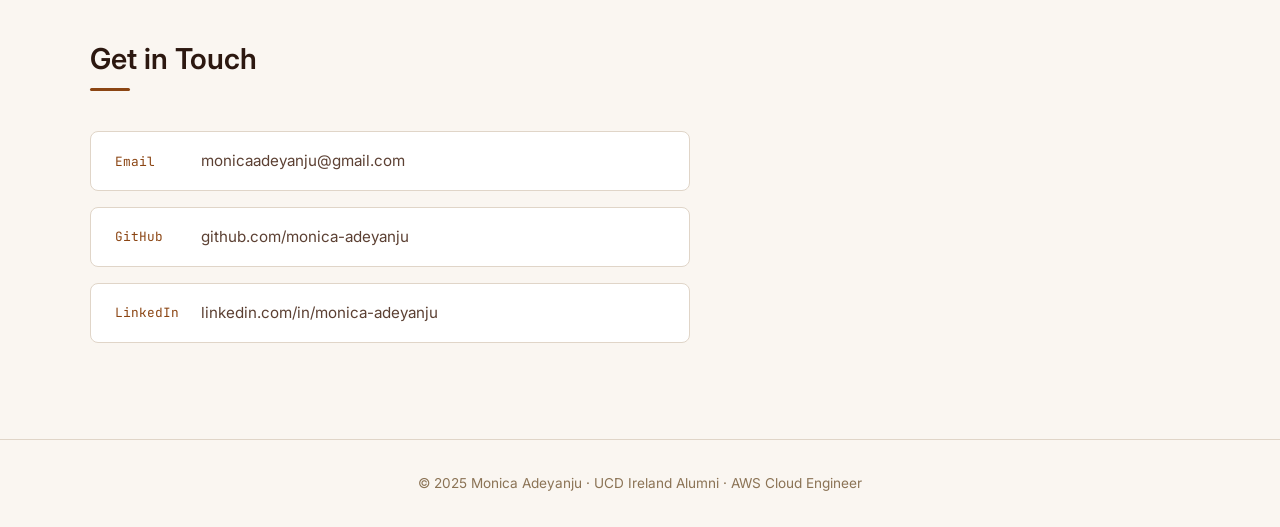
==== commit 0cdd5e33: "Upgrade AI chatbot to production-grade: Cognito auth, RAG, Guardrails, token tracking, multi-model f" ====
--- a/index.html
+++ b/index.html
@@ -111,27 +111,29 @@
                 <article class="project-card featured">
                     <div class="project-header">
                         <span class="project-label">Featured</span>
-                        <h3 class="project-name">Serverless AI Chatbot</h3>
+                        <h3 class="project-name">Production-Grade AI Chatbot</h3>
                     </div>
                     <p class="project-description">
-                        A fully serverless AI chatbot powered by Amazon Bedrock (Claude),
-                        with a clean chat UI hosted on CloudFront and conversation history
-                        persistence via DynamoDB. Deployable as a single CloudFormation stack —
-                        one click to launch your own AI assistant with a web interface.
+                        A production-grade serverless AI chatbot with authenticated users (Cognito),
+                        document-grounded answers (RAG), content safety guardrails, per-user token
+                        budget enforcement, multi-model failover, and full observability via X-Ray
+                        and CloudWatch. 10 AWS services. One CloudFormation stack.
                     </p>
                     <div class="project-architecture">
                         <span class="arch-label">Architecture:</span>
-                        <span class="arch-flow">CloudFront + S3 → API Gateway → Lambda → Bedrock + DynamoDB</span>
+                        <span class="arch-flow">Cognito → API Gateway → Lambda → Bedrock (Guardrails + RAG) → DynamoDB</span>
                     </div>
                     <ul class="project-tech">
-                        <li>AWS Bedrock</li>
+                        <li>Bedrock + Guardrails</li>
+                        <li>Cognito</li>
                         <li>Lambda</li>
                         <li>API Gateway</li>
                         <li>DynamoDB</li>
                         <li>CloudFront</li>
-                        <li>S3</li>
+                        <li>S3 (RAG)</li>
+                        <li>X-Ray</li>
+                        <li>CloudWatch</li>
                         <li>CloudFormation</li>
-                        <li>Python</li>
                     </ul>
                     <div class="project-links">
                         <a href="https://github.com/monica-adeyanju/monica-adeyanju.github.io/tree/main/projects/ai-chatbot" class="project-link" target="_blank" rel="noopener">
